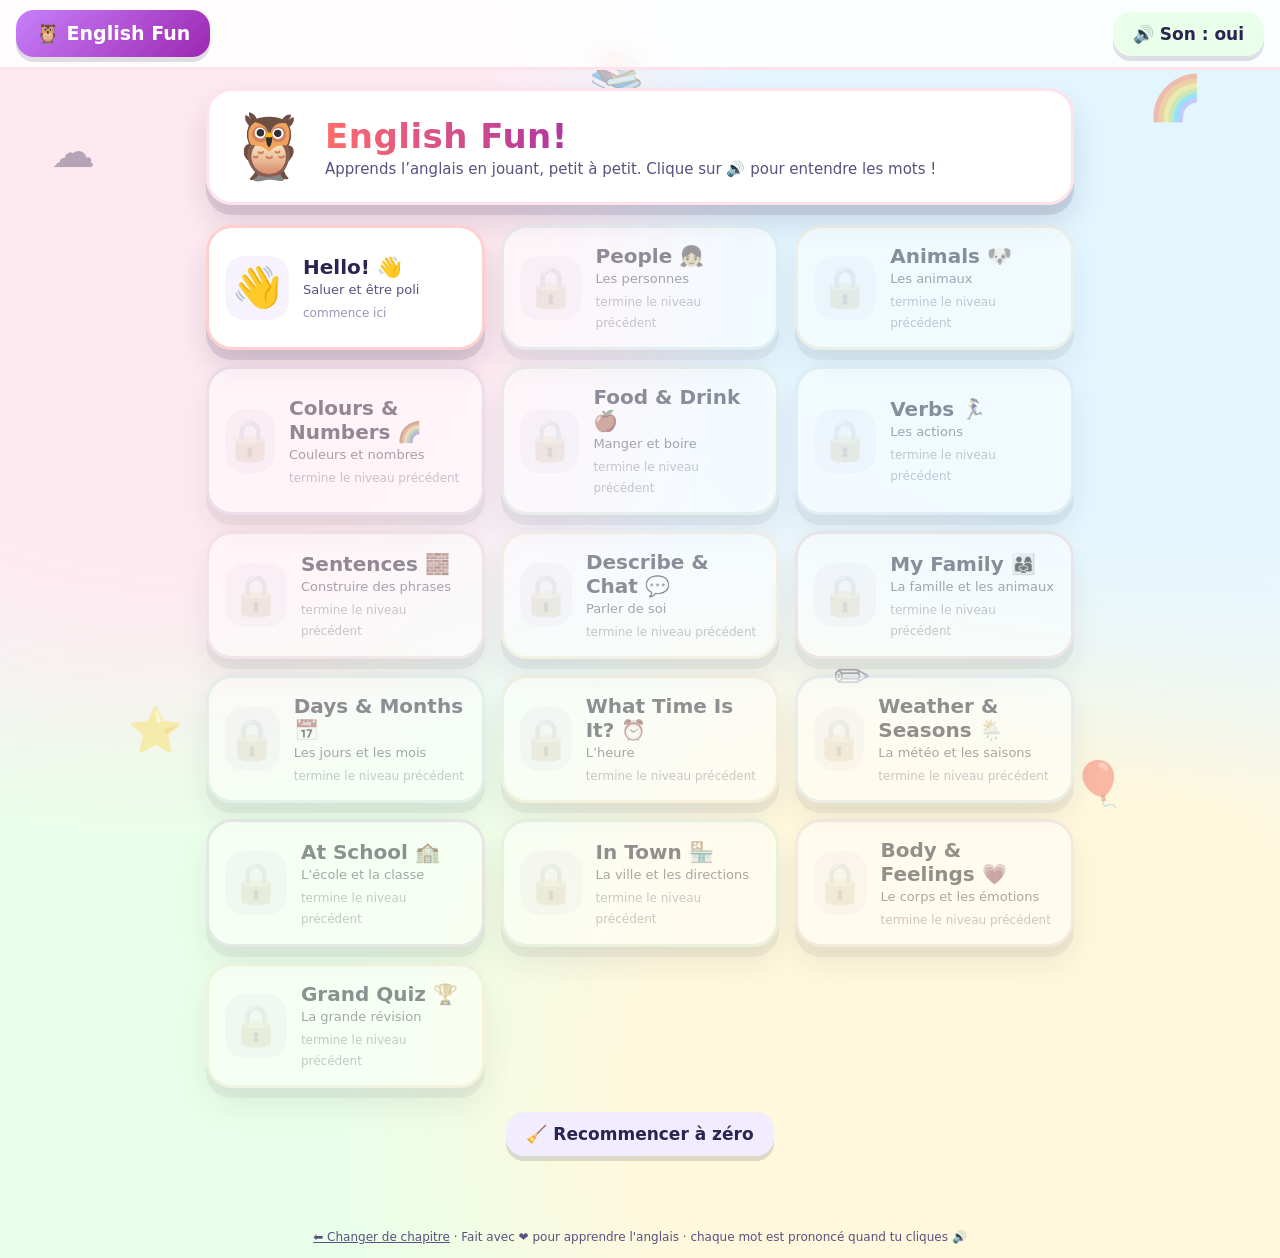
==== chapters/adventure/index.html @ c6e3710b "Chapitre 2 — L'aventure (levels 9-16): family, days/months, time, weather, school, town, feelings, g" ====
<!DOCTYPE html>
<html lang="fr">
<head>
  <meta charset="utf-8">
  <meta name="viewport" content="width=device-width, initial-scale=1, maximum-scale=1, user-scalable=no">
  <title>English Fun! 🦉 — Chapitre 2 : L'aventure</title>
  <link rel="stylesheet" href="style.css">
  <link rel="icon" href="data:image/svg+xml,<svg xmlns='http://www.w3.org/2000/svg' viewBox='0 0 100 100'><text y='.9em' font-size='90'>🦉</text></svg>">
</head>
<body>
  <div class="bg-decor" aria-hidden="true">
    <span class="float f1">☁️</span><span class="float f2">🌈</span><span class="float f3">⭐</span>
    <span class="float f4">🎈</span><span class="float f5">📚</span><span class="float f6">✏️</span>
  </div>
  <header class="appbar">
    <button class="btn home" id="btn-home">🦉 English Fun</button>
    <div class="appbar-right">
      <span class="voice-status" id="voice-status"></span>
      <button class="btn sound" id="btn-sound">🔊 Son : oui</button>
    </div>
  </header>
  <main id="screen" class="screen"></main>
  <footer class="appfoot"><a href="../../index.html" style="color:#5a5180">⬅️ Changer de chapitre</a> · Fait avec ❤️ pour apprendre l'anglais · chaque mot est prononcé quand tu cliques 🔊</footer>
  <script src="../basic/app.js"></script>
  <script>window.CHAPTER_GATE = 'describe';</script>
  <script src="content.js"></script>
  <script src="exercises.js"></script>
  <script>registerChapter({ lessons: LESSONS2, exercises: EXERCISES2 });</script>
</body>
</html>
---- chapters/adventure/style.css ----
/* ============================================================
   English Fun — playful kid stylesheet
   ============================================================ */
:root{
  --ink:#2b2350; --ink-soft:#5a5180;
  --paper:#fffdf7; --card:#ffffff;
  --coral:#ff6b6b; --amber:#ffb703; --leaf:#4caf50; --sea:#2196f3;
  --grape:#9c27b0; --teal:#00b8a9; --berry:#e91e63; --gold:#f9a825;
  --ok:#3ddc84; --ko:#ff5d5d;
  --r-lg:26px; --r-md:18px; --r-sm:12px;
  --shadow:0 10px 0 rgba(43,35,80,.12), 0 18px 30px rgba(43,35,80,.14);
  --font:'Comic Sans MS','Chalkboard SE','Comic Neue','Segoe UI',system-ui,sans-serif;
}
*{box-sizing:border-box; -webkit-tap-highlight-color:transparent}
html,body{margin:0;padding:0}
body{
  font-family:var(--font); color:var(--ink); background:#eef6ff;
  background-image:radial-gradient(circle at 12% 18%,#ffe9f0 0 22%,transparent 40%),
                   radial-gradient(circle at 88% 12%,#e3f6ff 0 22%,transparent 42%),
                   radial-gradient(circle at 78% 88%,#fff8dc 0 24%,transparent 44%),
                   radial-gradient(circle at 18% 86%,#eaffe9 0 22%,transparent 44%);
  min-height:100vh; overflow-x:hidden;
}
.float{position:fixed;font-size:44px;opacity:.35;pointer-events:none;animation:bob 7s ease-in-out infinite;z-index:0}
.f1{left:4%;top:14%}.f2{right:6%;top:8%;animation-delay:.8s}.f3{left:10%;bottom:16%;animation-delay:1.6s}
.f4{right:12%;bottom:10%;animation-delay:2.4s}.f5{left:46%;top:5%;animation-delay:3.1s}.f6{right:32%;bottom:22%;animation-delay:1.1s}
@keyframes bob{0%,100%{transform:translateY(0) rotate(-4deg)}50%{transform:translateY(-18px) rotate(5deg)}}

.appbar{position:sticky;top:0;z-index:20;display:flex;justify-content:space-between;align-items:center;
  padding:10px 16px;background:rgba(255,255,255,.85);backdrop-filter:blur(8px);border-bottom:3px solid #ffe3ec}
.appbar-right{display:flex;gap:10px;align-items:center}
.voice-status{font-size:12px;color:var(--ink-soft)}
.screen{max-width:900px;margin:0 auto;padding:18px 16px 60px;position:relative;z-index:1}
.appfoot{text-align:center;color:var(--ink-soft);font-size:12px;padding:14px}

/* buttons */
.btn{font-family:var(--font);font-size:17px;border:none;border-radius:var(--r-md);padding:12px 20px;cursor:pointer;
  background:#fff;color:var(--ink);box-shadow:0 5px 0 rgba(43,35,80,.15);transition:transform .08s, box-shadow .08s;font-weight:700}
.btn:active{transform:translateY(4px);box-shadow:0 1px 0 rgba(43,35,80,.15)}
.btn.primary{background:linear-gradient(135deg,#ffd93d,#ffb703)}
.btn.big{font-size:22px;padding:16px 30px;border-radius:var(--r-lg)}
.btn.ghost{background:#f1edff}
.btn.back{background:#e9f4ff}
.btn.home{background:linear-gradient(135deg,#c780fa,#9c27b0);color:#fff;font-size:19px}
.btn.sound{background:#eaffea}

/* hero + map */
.hero{display:flex;gap:16px;align-items:center;background:var(--card);border-radius:var(--r-lg);padding:18px 20px;
  box-shadow:var(--shadow);margin-bottom:20px;border:3px solid #ffe3ec}
.hero-emoji{font-size:64px;animation:bob 4s ease-in-out infinite}
.hero-title{margin:0;font-size:34px;letter-spacing:.5px;background:linear-gradient(90deg,#ff6b6b,#9c27b0,#2196f3);
  -webkit-background-clip:text;background-clip:text;color:transparent}
.hero-sub{margin:4px 0 0;color:var(--ink-soft);font-size:15px}
.level-grid{display:grid;grid-template-columns:repeat(auto-fill,minmax(250px,1fr));gap:16px}
.level-card{display:flex;gap:14px;align-items:center;text-align:left;border:none;cursor:pointer;padding:16px;
  border-radius:var(--r-lg);background:var(--card);box-shadow:var(--shadow);border:3px solid transparent;
  transition:transform .12s, border-color .12s;font-family:var(--font)}
.level-card:hover{transform:translateY(-4px) rotate(-.6deg)}
.level-card.locked{opacity:.5;cursor:not-allowed;filter:grayscale(.6)}
.lc-icon{font-size:40px;width:64px;height:64px;display:grid;place-items:center;border-radius:20px;background:#f6f3ff}
.lc-body{display:flex;flex-direction:column;gap:3px}
.lc-title{font-size:20px;font-weight:800;color:var(--ink)}
.lc-sub{font-size:13px;color:var(--ink-soft)}
.lc-stars{font-size:18px;letter-spacing:2px}
.lc-stars em{font-size:12px;font-style:normal;color:#9a93b8;letter-spacing:0}
.level-card.coral{border-color:#ffd0d0}.level-card.teal{border-color:#bdeee9}.level-card.amber{border-color:#ffe6b0}
.level-card.grape{border-color:#e8cdf7}.level-card.leaf{border-color:#c8f0c9}.level-card.sea{border-color:#cbe5ff}
.level-card.berry{border-color:#ffd3e4}.level-card.gold{border-color:#ffeab3}
.map-foot{margin-top:24px;text-align:center}

/* topbar / progress */
.topbar{display:flex;align-items:center;justify-content:space-between;gap:10px;margin-bottom:12px}
.crumb{font-weight:800;font-size:15px;color:var(--ink-soft)}
.hud{display:flex;gap:8px}
.pill{background:#fff;border-radius:999px;padding:8px 14px;font-weight:800;box-shadow:0 4px 0 rgba(43,35,80,.1)}
.progress{height:16px;background:#fff;border-radius:999px;overflow:hidden;box-shadow:inset 0 2px 4px rgba(43,35,80,.12);margin-bottom:16px}
.progress-bar{height:100%;background:linear-gradient(90deg,#6bcB77,#ffd93d,#ff6b6b);border-radius:999px;transition:width .4s}
.set-prompt{font-size:22px;margin:6px 0 18px;text-align:center}

/* lesson blocks */
.lesson-page{border-radius:var(--r-lg);padding:18px;background:var(--card);box-shadow:var(--shadow);display:flex;flex-direction:column;gap:18px}
.tip{background:linear-gradient(135deg,#fff6d8,#ffeef8);border-left:8px solid var(--amber);padding:14px 16px;border-radius:var(--r-md);font-size:16px;line-height:1.5}
.rule{background:#f8f6ff;border:3px dashed #d9cffb;border-radius:var(--r-md);padding:16px}
.rule h3{margin:0 0 10px;font-size:19px}
.rule-body{font-size:17px;line-height:1.7}
.formula{display:inline-flex;gap:8px}
.tok{padding:6px 12px;border-radius:10px;font-weight:800;color:#fff}
.tok.who{background:#ff6b6b}.tok.act{background:#2196f3}.tok.what{background:#4caf50}
.wordset h3{margin:4px 0 10px;font-size:20px}
.word-grid{display:grid;grid-template-columns:repeat(auto-fill,minmax(140px,1fr));gap:12px}
.word-card{position:relative;font-family:var(--font);background:var(--card);border:3px solid #eee7ff;border-radius:var(--r-md);
  padding:12px 10px 10px;cursor:pointer;display:flex;flex-direction:column;align-items:center;gap:2px;box-shadow:0 6px 0 rgba(43,35,80,.08);
  transition:transform .1s, border-color .1s}
.word-card:hover{transform:translateY(-3px) scale(1.02);border-color:#c780fa}
.word-card:active{transform:scale(.96)}
.wc-emoji{font-size:38px;line-height:1.1}
.wc-en{font-weight:800;font-size:17px}
.wc-fr{font-size:13px;color:var(--ink-soft)}
.wc-sp,.pb-sp{position:absolute;top:6px;right:8px;font-size:13px;opacity:.5}
.pb{display:flex;flex-direction:column;gap:8px}
.pb-row{position:relative;font-family:var(--font);text-align:left;background:#fff;border:2px solid #e8e2ff;border-radius:14px;
  padding:10px 44px 10px 14px;cursor:pointer;display:flex;flex-wrap:wrap;gap:4px 12px;align-items:baseline;box-shadow:0 4px 0 rgba(43,35,80,.06)}
.pb-row:hover{border-color:#4d96ff;background:#f6faff}
.pb-en{font-weight:800;font-size:17px;color:#1a5fb4}
.pb-fr{font-size:14px;color:var(--ink-soft);font-style:italic}
.dlg{display:flex;flex-direction:column;gap:10px}
.dlg-row{font-family:var(--font);position:relative;display:flex;gap:10px;align-items:center;background:#fff;border:none;border-radius:16px;
  padding:8px 40px 8px 10px;cursor:pointer;box-shadow:0 4px 0 rgba(43,35,80,.07)}
.dlg-row:nth-child(even){flex-direction:row-reverse;background:#f2fbff}
.dlg-who{font-size:30px}
.dlg-bubble{background:#eef4ff;border-radius:16px;padding:8px 14px;display:flex;flex-direction:column}
.dlg-row:nth-child(even) .dlg-bubble{background:#fff0f6}
.dlg-bubble b{font-size:17px}.dlg-bubble i{font-size:13px;color:var(--ink-soft)}
.lesson-cta{text-align:center;margin-top:6px}

/* game cards */
.q-card{background:var(--card);border-radius:var(--r-lg);padding:22px;box-shadow:var(--shadow);display:flex;flex-direction:column;
  align-items:center;gap:16px;border:3px solid #eaf2ff}
.q-text{font-size:21px;text-align:center;margin:0}
.big-q{font-size:30px;letter-spacing:3px}
.q-hint{margin:0;color:var(--ink-soft);font-size:15px}
.q-fr{margin:0;font-size:20px;background:#fff3d6;padding:10px 18px;border-radius:14px}
.big-speaker{font-size:64px;width:130px;height:130px;border-radius:50%;border:none;cursor:pointer;background:radial-gradient(circle at 35% 30%,#8ec9ff,#2196f3);
  box-shadow:0 10px 0 #1565c0, 0 16px 26px rgba(33,150,243,.35);transition:transform .1s}
.big-speaker:active{transform:scale(.93)}
.mini-speaker{font-family:var(--font);border:none;background:#eaffea;border-radius:999px;padding:8px 16px;font-size:15px;font-weight:700;cursor:pointer;box-shadow:0 3px 0 #a5d6a7}
.opt-grid{display:grid;grid-template-columns:repeat(auto-fit,minmax(130px,1fr));gap:12px;width:100%}
.opt{font-family:var(--font);font-size:19px;font-weight:800;padding:16px 10px;border-radius:var(--r-md);border:3px solid #e6e1ff;background:#fff;
  cursor:pointer;box-shadow:0 6px 0 rgba(43,35,80,.1);transition:transform .08s, background .15s, border-color .15s}
.opt:hover{transform:translateY(-2px)}
.opt-emoji span{font-size:44px;display:block}
.opt.right{background:#d9ffe6;border-color:var(--ok)}
.opt.wrong{background:#ffe1e1;border-color:var(--ko)}
.shake{animation:shake .45s}
@keyframes shake{0%,100%{transform:translateX(0)}20%{transform:translateX(-9px)}40%{transform:translateX(8px)}60%{transform:translateX(-6px)}80%{transform:translateX(4px)}}

/* match */
.match-wrap{display:grid;grid-template-columns:1fr 1fr;gap:14px;width:100%}
.match-col{display:flex;flex-direction:column;gap:10px}
.tile{position:relative;font-family:var(--font);font-size:18px;font-weight:800;padding:13px 12px;border-radius:14px;border:3px solid #ffe0b2;
  background:#fff8ec;cursor:pointer;box-shadow:0 5px 0 rgba(43,35,80,.09);transition:transform .1s, opacity .2s}
.tile-fr{border-color:#c5cae9;background:#eef1ff}
.tile.sel{outline:4px solid #ffd93d;transform:scale(1.04)}
.tile.done{opacity:.35;pointer-events:none;filter:saturate(.4)}
.t-emoji{margin-right:8px;font-size:22px}

/* word chips */
.slot-line{min-height:74px;width:100%;background:#f4f1ff;border:3px dashed #cbb8ff;border-radius:var(--r-md);display:flex;flex-wrap:wrap;
  gap:8px;align-items:center;justify-content:center;padding:10px}
.slot-empty{color:#a79fd0;font-size:15px}
.bank{display:flex;flex-wrap:wrap;gap:10px;justify-content:center;width:100%}
.chip{position:relative;font-family:var(--font);font-size:19px;font-weight:800;border:none;border-radius:12px;padding:12px 16px 14px;cursor:pointer;
  background:linear-gradient(180deg,#8ec9ff,#4d96ff);color:#fff;box-shadow:0 6px 0 #1565c0;transition:transform .08s, opacity .15s}
.chip.brick{background:linear-gradient(180deg,#ffd37a,#ffb703);color:#4a3200;box-shadow:0 6px 0 #b37400}
.chip.placed{background:linear-gradient(180deg,#b6e6c2,#4caf50);box-shadow:0 6px 0 #2e7d32;color:#fff}
.chip.off{opacity:.25;pointer-events:none}
.chip:active{transform:translateY(4px);box-shadow:0 2px 0 rgba(0,0,0,.25)}
.chip-e{position:absolute;left:50%;transform:translateX(-50%);bottom:-2px;font-size:11px;opacity:.85}
.row-btns{display:flex;gap:12px;flex-wrap:wrap;justify-content:center}
.ok-msg{margin:0;font-size:20px;font-weight:800;color:#2e7d32;background:#e3ffe9;padding:10px 16px;border-radius:14px}
.hint{background:#fff3cd;border-radius:12px;padding:10px 14px;font-size:15px;max-width:100%}

/* result */
.result{background:var(--card);border-radius:var(--r-lg);box-shadow:var(--shadow);padding:34px 24px;text-align:center;
  display:flex;flex-direction:column;align-items:center;gap:12px;border:4px solid #ffe082}
.result-emoji{font-size:84px;animation:bob 2.5s ease-in-out infinite}
.result h2{margin:0;font-size:34px}
.result-stars{display:flex;gap:8px}
.rstar{font-size:44px;filter:grayscale(1);opacity:.3;transform:scale(.8)}
.rstar.on{filter:none;opacity:1;transform:scale(1) rotate(-6deg);animation:pop .5s backwards}
.rstar.on:nth-child(2){animation-delay:.2s}.rstar.on:nth-child(3){animation-delay:.4s}
@keyframes pop{from{transform:scale(0) rotate(180deg)}to{transform:scale(1) rotate(-6deg)}}
.result-score{font-size:18px;color:var(--ink-soft);margin:0}
.result-actions{display:flex;gap:12px;flex-wrap:wrap;justify-content:center;margin-top:8px}

#fx{position:fixed;inset:0;pointer-events:none;z-index:99}

@media (max-width:560px){
  .hero-title{font-size:26px}.hero-emoji{font-size:46px}
  .opt-emoji span{font-size:36px}
  .big-speaker{width:104px;height:104px;font-size:48px}
}
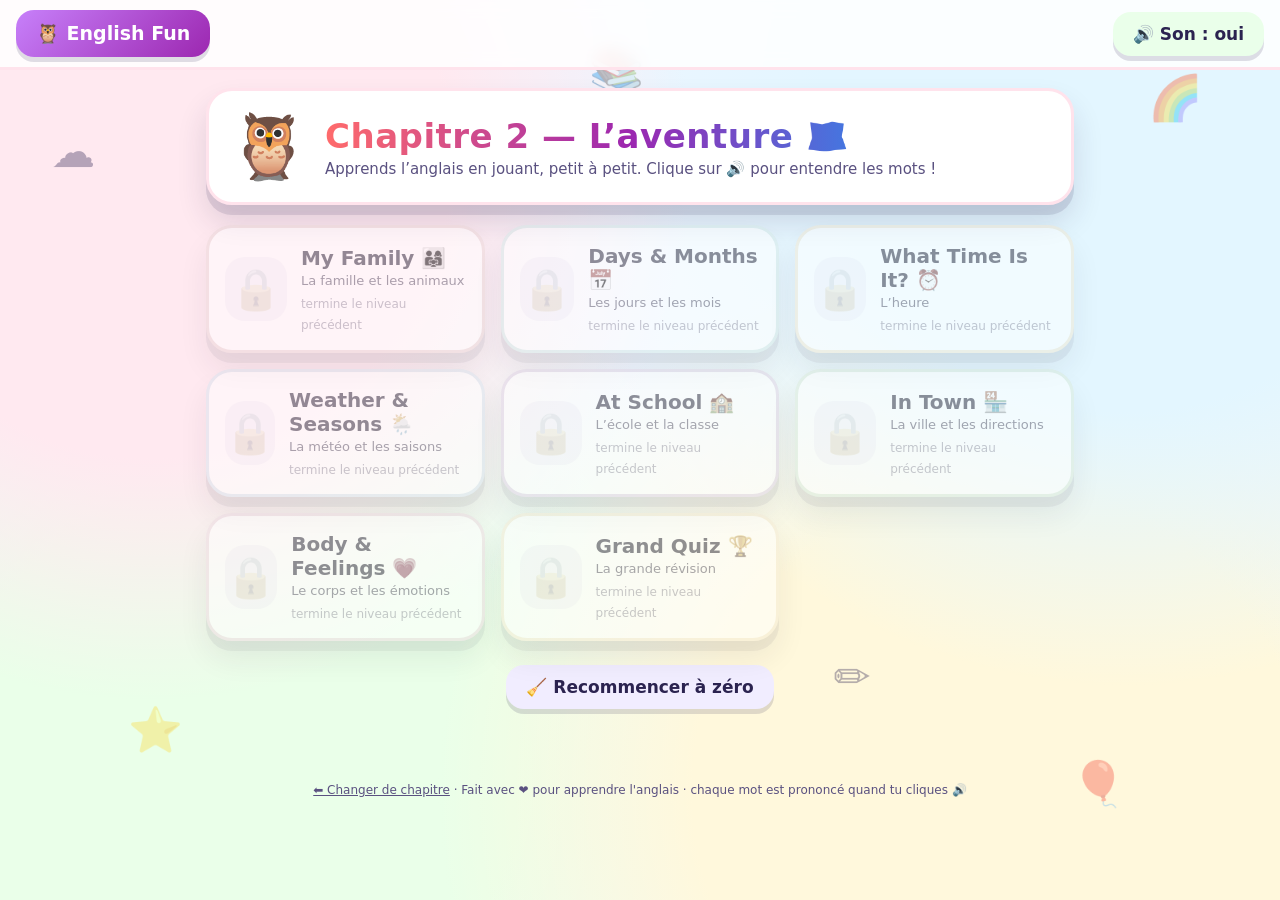
==== commit f63388a5: "Fix chapter pages: read CHAPTER_RANGE/TITLE/GATE at call time (parse-time const trap); per-chapter h" ====
--- a/chapters/adventure/index.html
+++ b/chapters/adventure/index.html
@@ -22,7 +22,7 @@
   <main id="screen" class="screen"></main>
   <footer class="appfoot"><a href="../../index.html" style="color:#5a5180">⬅️ Changer de chapitre</a> · Fait avec ❤️ pour apprendre l'anglais · chaque mot est prononcé quand tu cliques 🔊</footer>
   <script src="../basic/app.js"></script>
-  <script>window.CHAPTER_GATE = 'describe';</script>
+  <script>window.CHAPTER_GATE = 'describe'; window.CHAPTER_RANGE = [8, 16]; window.CHAPTER_TITLE = 'Chapitre 2 — L’aventure 🗺️';</script>
   <script src="content.js"></script>
   <script src="exercises.js"></script>
   <script>registerChapter({ lessons: LESSONS2, exercises: EXERCISES2 });</script>
